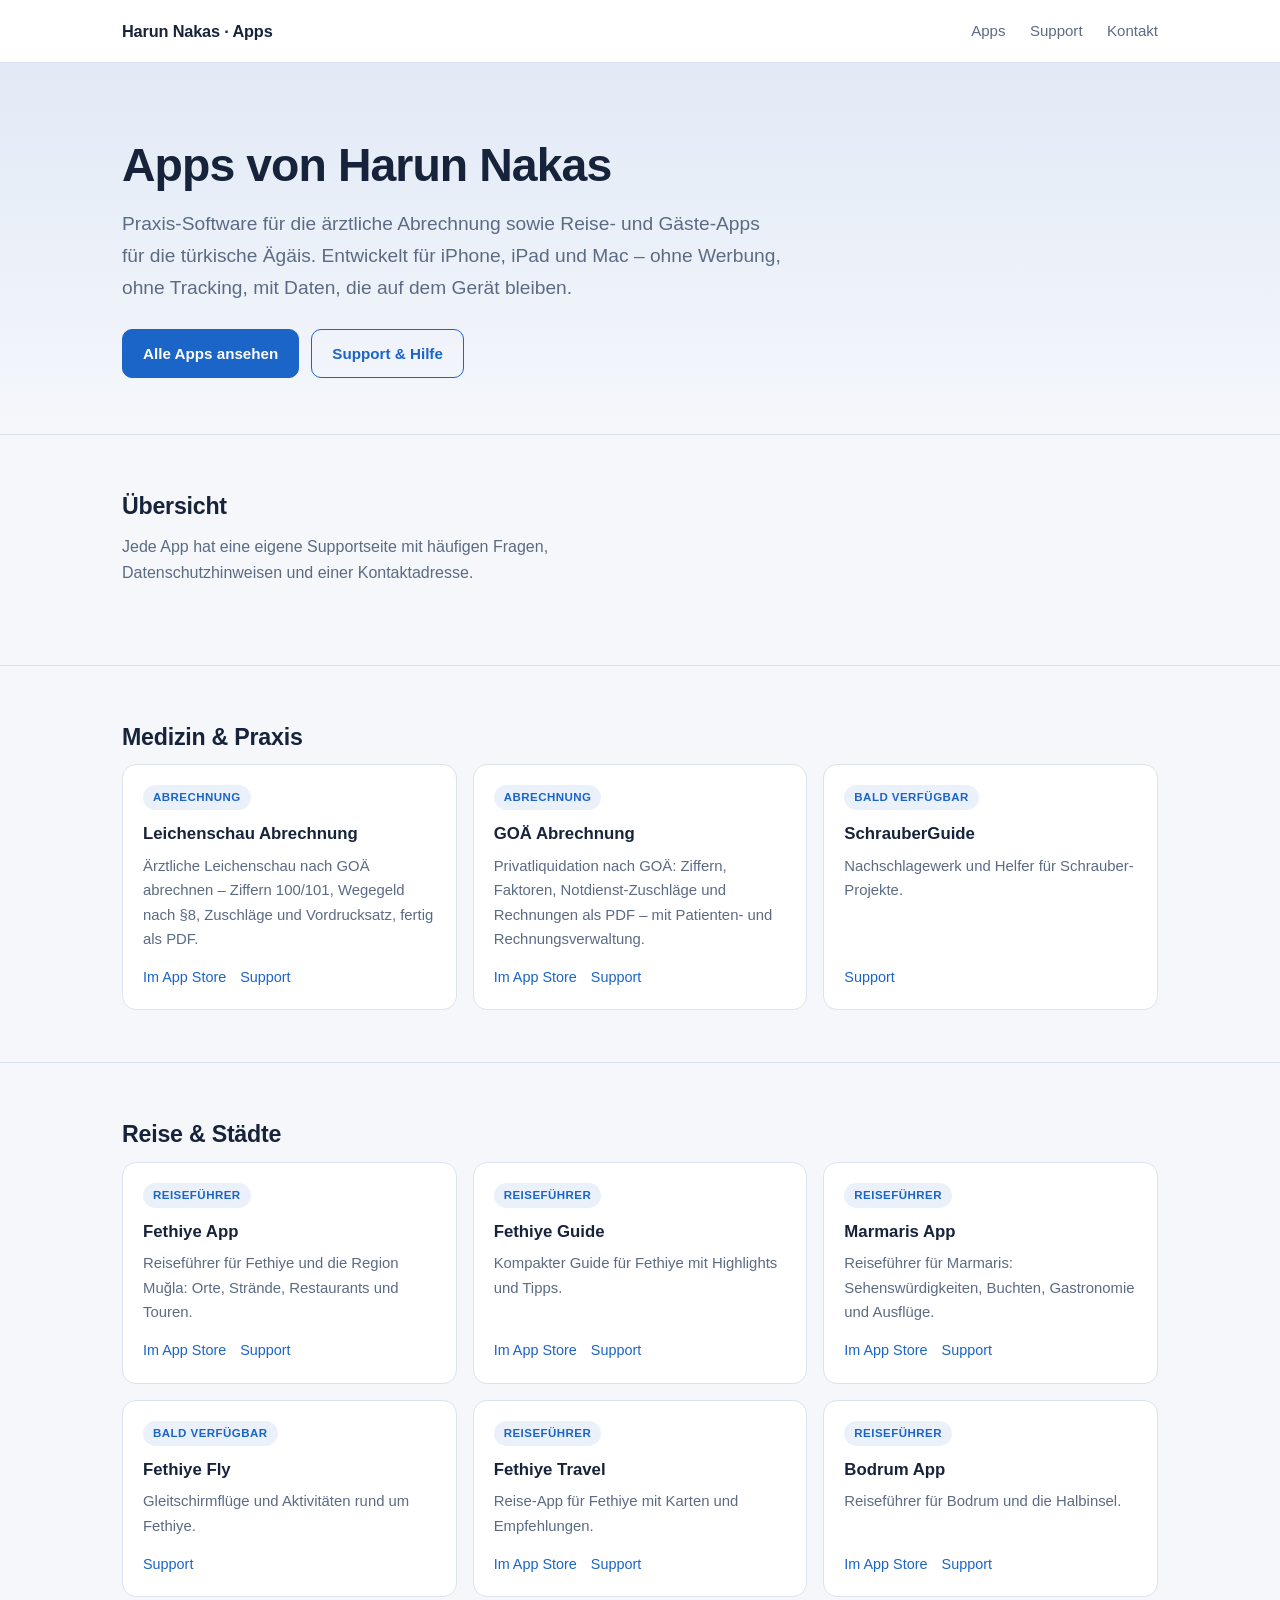
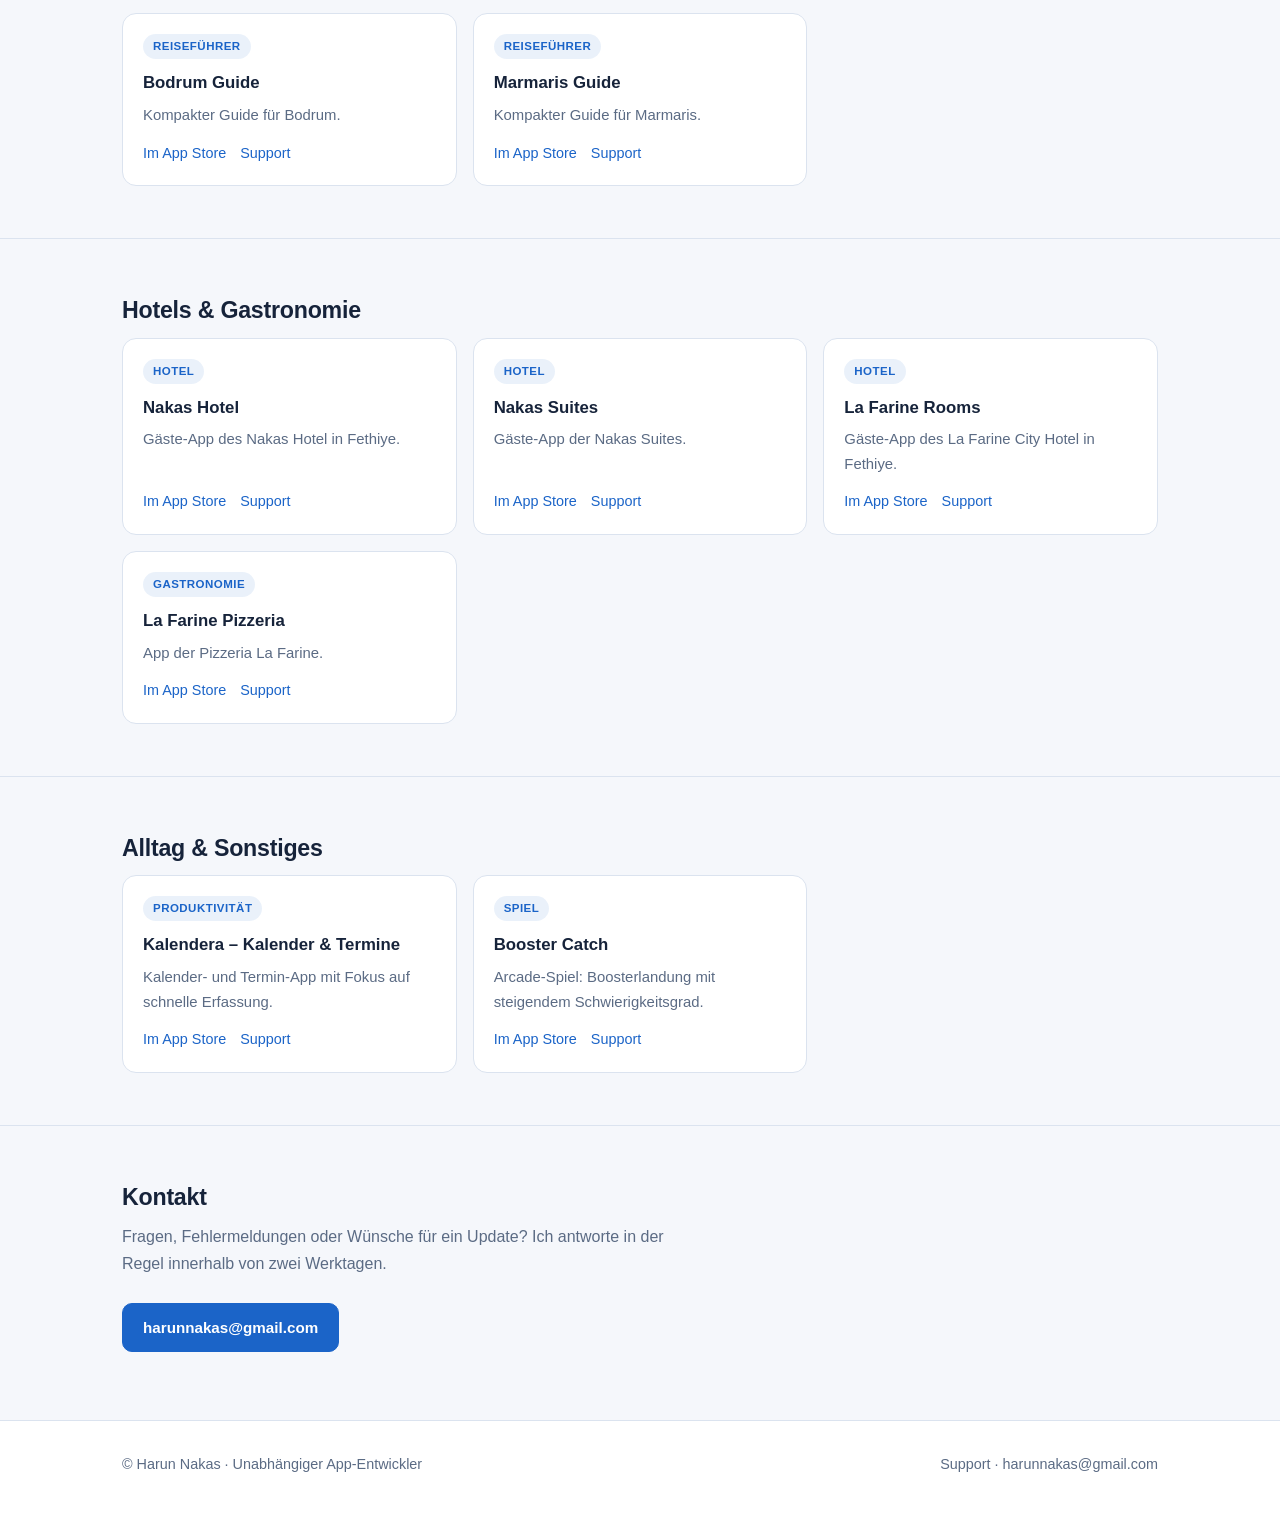
==== index.html @ 812e808e "Landingpage und Support-Seiten für alle Apps Zentrale Website mit Übersicht aller Apps sowie Support" ====
<!doctype html>
<html lang="de">
<head>
<meta charset="utf-8">
<meta name="viewport" content="width=device-width, initial-scale=1">
<title>Harun Nakas – Apps für iPhone, iPad und Mac</title>
<meta name="description" content="Apps von Harun Nakas: ärztliche Abrechnung, Reiseführer und Gäste-Apps für iPhone, iPad und Mac.">
<meta name="color-scheme" content="dark light">
<link rel="stylesheet" href="assets/style.css">
</head>
<body>
<header class="site">
  <div class="wrap">
    <a class="brand" href="">Harun Nakas · Apps</a>
    <nav class="site">
      <a href="#apps">Apps</a>
      <a href="support/">Support</a>
      <a href="mailto:harunnakas@gmail.com">Kontakt</a>
    </nav>
  </div>
</header>
<div class="hero">
  <div class="wrap">
    <h1>Apps von Harun Nakas</h1>
    <p class="lead">Praxis-Software für die ärztliche Abrechnung sowie Reise- und
    Gäste-Apps für die türkische Ägäis. Entwickelt für iPhone, iPad und Mac –
    ohne Werbung, ohne Tracking, mit Daten, die auf dem Gerät bleiben.</p>
    <div class="hero-actions">
      <a class="btn" href="#apps">Alle Apps ansehen</a>
      <a class="btn ghost" href="support/">Support &amp; Hilfe</a>
    </div>
  </div>
</div>

<section id="apps"><div class="wrap">
  <h2>Übersicht</h2>
  <p class="section-sub">Jede App hat eine eigene Supportseite mit häufigen Fragen,
  Datenschutzhinweisen und einer Kontaktadresse.</p>
</div></section>
<section id="medizin"><div class="wrap"><h2>Medizin &amp; Praxis</h2><div class="grid">  <article class="card">
    <span class="badge">Abrechnung</span>
    <h3>Leichenschau Abrechnung</h3>
    <p>Ärztliche Leichenschau nach GOÄ abrechnen – Ziffern 100/101, Wegegeld nach §8, Zuschläge und Vordrucksatz, fertig als PDF.</p>
    <div class="links">
      <a href="https://apps.apple.com/de/app/id6762590878">Im App Store</a>
      <a href="leichenschau/">Support</a>
    </div>
  </article>  <article class="card">
    <span class="badge">Abrechnung</span>
    <h3>GOÄ Abrechnung</h3>
    <p>Privatliquidation nach GOÄ: Ziffern, Faktoren, Notdienst-Zuschläge und Rechnungen als PDF – mit Patienten- und Rechnungsverwaltung.</p>
    <div class="links">
      <a href="https://apps.apple.com/de/app/id6762179870">Im App Store</a>
      <a href="goae/">Support</a>
    </div>
  </article>  <article class="card">
    <span class="badge">Bald verfügbar</span>
    <h3>SchrauberGuide</h3>
    <p>Nachschlagewerk und Helfer für Schrauber-Projekte.</p>
    <div class="links">
      
      <a href="schrauberguide/">Support</a>
    </div>
  </article></div></div></section><section id="reise"><div class="wrap"><h2>Reise &amp; Städte</h2><div class="grid">  <article class="card">
    <span class="badge">Reiseführer</span>
    <h3>Fethiye App</h3>
    <p>Reiseführer für Fethiye und die Region Muğla: Orte, Strände, Restaurants und Touren.</p>
    <div class="links">
      <a href="https://apps.apple.com/de/app/id6763344254">Im App Store</a>
      <a href="fethiye-app/">Support</a>
    </div>
  </article>  <article class="card">
    <span class="badge">Reiseführer</span>
    <h3>Fethiye Guide</h3>
    <p>Kompakter Guide für Fethiye mit Highlights und Tipps.</p>
    <div class="links">
      <a href="https://apps.apple.com/de/app/id6766074524">Im App Store</a>
      <a href="fethiye-guide/">Support</a>
    </div>
  </article>  <article class="card">
    <span class="badge">Reiseführer</span>
    <h3>Marmaris App</h3>
    <p>Reiseführer für Marmaris: Sehenswürdigkeiten, Buchten, Gastronomie und Ausflüge.</p>
    <div class="links">
      <a href="https://apps.apple.com/de/app/id6770888895">Im App Store</a>
      <a href="marmaris-app/">Support</a>
    </div>
  </article>  <article class="card">
    <span class="badge">Bald verfügbar</span>
    <h3>Fethiye Fly</h3>
    <p>Gleitschirmflüge und Aktivitäten rund um Fethiye.</p>
    <div class="links">
      
      <a href="fethiye-fly/">Support</a>
    </div>
  </article>  <article class="card">
    <span class="badge">Reiseführer</span>
    <h3>Fethiye Travel</h3>
    <p>Reise-App für Fethiye mit Karten und Empfehlungen.</p>
    <div class="links">
      <a href="https://apps.apple.com/de/app/id6778738153">Im App Store</a>
      <a href="https://fethiye-app.com/support/">Support</a>
    </div>
  </article>  <article class="card">
    <span class="badge">Reiseführer</span>
    <h3>Bodrum App</h3>
    <p>Reiseführer für Bodrum und die Halbinsel.</p>
    <div class="links">
      <a href="https://apps.apple.com/de/app/id6770546050">Im App Store</a>
      <a href="https://tayyare79.github.io/bodrum-app-website/">Support</a>
    </div>
  </article>  <article class="card">
    <span class="badge">Reiseführer</span>
    <h3>Bodrum Guide</h3>
    <p>Kompakter Guide für Bodrum.</p>
    <div class="links">
      <a href="https://apps.apple.com/de/app/id6778738113">Im App Store</a>
      <a href="https://fethiye-app.com/support/">Support</a>
    </div>
  </article>  <article class="card">
    <span class="badge">Reiseführer</span>
    <h3>Marmaris Guide</h3>
    <p>Kompakter Guide für Marmaris.</p>
    <div class="links">
      <a href="https://apps.apple.com/de/app/id6778738179">Im App Store</a>
      <a href="https://fethiye-app.com/support/">Support</a>
    </div>
  </article></div></div></section><section id="hotels"><div class="wrap"><h2>Hotels &amp; Gastronomie</h2><div class="grid">  <article class="card">
    <span class="badge">Hotel</span>
    <h3>Nakas Hotel</h3>
    <p>Gäste-App des Nakas Hotel in Fethiye.</p>
    <div class="links">
      <a href="https://apps.apple.com/de/app/id6786472360">Im App Store</a>
      <a href="https://nakashotel.com">Support</a>
    </div>
  </article>  <article class="card">
    <span class="badge">Hotel</span>
    <h3>Nakas Suites</h3>
    <p>Gäste-App der Nakas Suites.</p>
    <div class="links">
      <a href="https://apps.apple.com/de/app/id6786721393">Im App Store</a>
      <a href="https://tayyare79.github.io/nakas-suites/">Support</a>
    </div>
  </article>  <article class="card">
    <span class="badge">Hotel</span>
    <h3>La Farine Rooms</h3>
    <p>Gäste-App des La Farine City Hotel in Fethiye.</p>
    <div class="links">
      <a href="https://apps.apple.com/de/app/id6786478743">Im App Store</a>
      <a href="https://www.lafarinerooms.com">Support</a>
    </div>
  </article>  <article class="card">
    <span class="badge">Gastronomie</span>
    <h3>La Farine Pizzeria</h3>
    <p>App der Pizzeria La Farine.</p>
    <div class="links">
      <a href="https://apps.apple.com/de/app/id6771307009">Im App Store</a>
      <a href="https://www.instagram.com/lafarine.pizzeria">Support</a>
    </div>
  </article></div></div></section><section id="alltag"><div class="wrap"><h2>Alltag &amp; Sonstiges</h2><div class="grid">  <article class="card">
    <span class="badge">Produktivität</span>
    <h3>Kalendera – Kalender &amp; Termine</h3>
    <p>Kalender- und Termin-App mit Fokus auf schnelle Erfassung.</p>
    <div class="links">
      <a href="https://apps.apple.com/de/app/id6774502037">Im App Store</a>
      <a href="https://tayyare79.github.io/kalendera-support/">Support</a>
    </div>
  </article>  <article class="card">
    <span class="badge">Spiel</span>
    <h3>Booster Catch</h3>
    <p>Arcade-Spiel: Boosterlandung mit steigendem Schwierigkeitsgrad.</p>
    <div class="links">
      <a href="https://apps.apple.com/de/app/id6789857812">Im App Store</a>
      <a href="https://tayyare79.github.io/starship-catch-support/">Support</a>
    </div>
  </article></div></div></section>

<section id="kontakt"><div class="wrap">
  <h2>Kontakt</h2>
  <p class="section-sub">Fragen, Fehlermeldungen oder Wünsche für ein Update?
  Ich antworte in der Regel innerhalb von zwei Werktagen.</p>
  <p><a class="btn" href="mailto:harunnakas@gmail.com">harunnakas@gmail.com</a></p>
</div></section>
<footer class="site">
  <div class="wrap foot-row">
    <div>© Harun Nakas · Unabhängiger App-Entwickler</div>
    <div>
      <a href="support/">Support</a> ·
      <a href="mailto:harunnakas@gmail.com">harunnakas@gmail.com</a>
    </div>
  </div>
</footer>
</body>
</html>
---- assets/style.css ----
:root {
  --bg: #0d1626;
  --bg-elev: #16233a;
  --bg-card: #1a2b45;
  --border: #26405f;
  --text: #eef3fa;
  --text-dim: #9db0ca;
  --accent: #4a90f0;
  --accent-soft: rgba(74, 144, 240, 0.14);
  --radius: 14px;
  --maxw: 1080px;
}

@media (prefers-color-scheme: light) {
  :root {
    --bg: #f5f7fb;
    --bg-elev: #ffffff;
    --bg-card: #ffffff;
    --border: #dbe3ef;
    --text: #16233a;
    --text-dim: #5b6b84;
    --accent: #1b64c8;
    --accent-soft: rgba(27, 100, 200, 0.09);
  }
}

* { box-sizing: border-box; }

html { scroll-behavior: smooth; }

body {
  margin: 0;
  background: var(--bg);
  color: var(--text);
  font-family: -apple-system, BlinkMacSystemFont, "SF Pro Text", "Segoe UI", Roboto, Helvetica, Arial, sans-serif;
  line-height: 1.65;
  -webkit-font-smoothing: antialiased;
}

a { color: var(--accent); text-decoration: none; }
a:hover { text-decoration: underline; }

.wrap { max-width: var(--maxw); margin: 0 auto; padding: 0 22px; }

/* ---------- Header ---------- */
header.site {
  border-bottom: 1px solid var(--border);
  background: var(--bg-elev);
  position: sticky;
  top: 0;
  z-index: 10;
}
header.site .wrap {
  display: flex;
  align-items: center;
  justify-content: space-between;
  gap: 16px;
  min-height: 62px;
  flex-wrap: wrap;
}
.brand {
  font-weight: 700;
  font-size: 1.02rem;
  color: var(--text);
  letter-spacing: -0.01em;
}
.brand:hover { text-decoration: none; }
nav.site a {
  margin-left: 20px;
  font-size: 0.94rem;
  color: var(--text-dim);
}
nav.site a:hover { color: var(--accent); text-decoration: none; }

/* ---------- Hero ---------- */
.hero {
  padding: 76px 0 56px;
  border-bottom: 1px solid var(--border);
  background: linear-gradient(180deg, var(--accent-soft), transparent);
}
.hero h1 {
  font-size: clamp(1.9rem, 5vw, 2.9rem);
  line-height: 1.15;
  margin: 0 0 16px;
  letter-spacing: -0.02em;
}
.hero p.lead {
  font-size: clamp(1.02rem, 2.2vw, 1.2rem);
  color: var(--text-dim);
  max-width: 62ch;
  margin: 0 0 26px;
}
.hero-actions { display: flex; gap: 12px; flex-wrap: wrap; }

.btn {
  display: inline-block;
  padding: 11px 20px;
  border-radius: 10px;
  font-weight: 600;
  font-size: 0.95rem;
  border: 1px solid var(--accent);
  background: var(--accent);
  color: #fff;
}
.btn:hover { text-decoration: none; opacity: 0.9; }
.btn.ghost { background: transparent; color: var(--accent); }

/* ---------- Sections ---------- */
section { padding: 52px 0; }
section + section { border-top: 1px solid var(--border); }
h2 {
  font-size: 1.45rem;
  margin: 0 0 8px;
  letter-spacing: -0.01em;
}
h3 { font-size: 1.08rem; margin: 26px 0 6px; }
.section-sub { color: var(--text-dim); margin: 0 0 26px; max-width: 62ch; }

/* ---------- App grid ---------- */
.grid {
  display: grid;
  grid-template-columns: repeat(auto-fill, minmax(270px, 1fr));
  gap: 16px;
}
.card {
  background: var(--bg-card);
  border: 1px solid var(--border);
  border-radius: var(--radius);
  padding: 20px;
  display: flex;
  flex-direction: column;
}
.card h3 { margin: 0 0 6px; font-size: 1.05rem; }
.card p { margin: 0 0 14px; color: var(--text-dim); font-size: 0.93rem; flex: 1; }
.card .links { display: flex; gap: 14px; font-size: 0.9rem; flex-wrap: wrap; }
.badge {
  display: inline-block;
  font-size: 0.72rem;
  font-weight: 600;
  letter-spacing: 0.04em;
  text-transform: uppercase;
  color: var(--accent);
  background: var(--accent-soft);
  border-radius: 999px;
  padding: 3px 10px;
  margin-bottom: 10px;
  align-self: flex-start;
}

/* ---------- Content pages ---------- */
.page { padding: 48px 0 20px; }
.page h1 {
  font-size: clamp(1.6rem, 4vw, 2.2rem);
  margin: 0 0 10px;
  letter-spacing: -0.02em;
}
.page .kicker {
  color: var(--accent);
  font-weight: 600;
  font-size: 0.86rem;
  text-transform: uppercase;
  letter-spacing: 0.06em;
  margin: 0 0 8px;
}
.prose { max-width: 74ch; }
.prose p, .prose li { color: var(--text-dim); }
.prose strong { color: var(--text); }
.prose ul { padding-left: 20px; }
.prose li { margin-bottom: 6px; }

.panel {
  background: var(--bg-card);
  border: 1px solid var(--border);
  border-radius: var(--radius);
  padding: 20px 22px;
  margin: 22px 0;
}
.panel h3:first-child { margin-top: 0; }

details {
  border-bottom: 1px solid var(--border);
  padding: 14px 0;
}
details summary {
  cursor: pointer;
  font-weight: 600;
  color: var(--text);
  list-style: none;
}
details summary::-webkit-details-marker { display: none; }
details summary::before { content: "+ "; color: var(--accent); font-weight: 700; }
details[open] summary::before { content: "– "; }
details p { margin: 10px 0 0; }

table.meta { border-collapse: collapse; width: 100%; font-size: 0.93rem; }
table.meta td { padding: 7px 0; border-bottom: 1px solid var(--border); vertical-align: top; }
table.meta td:first-child { color: var(--text-dim); width: 42%; padding-right: 16px; }

/* ---------- Footer ---------- */
footer.site {
  border-top: 1px solid var(--border);
  padding: 32px 0 44px;
  color: var(--text-dim);
  font-size: 0.9rem;
  background: var(--bg-elev);
}
footer.site .foot-row {
  display: flex;
  justify-content: space-between;
  gap: 16px;
  flex-wrap: wrap;
}
footer.site a { color: var(--text-dim); }
footer.site a:hover { color: var(--accent); }

@media (max-width: 560px) {
  .hero { padding: 52px 0 40px; }
  nav.site a { margin-left: 0; margin-right: 18px; }
  header.site .wrap { padding-top: 10px; padding-bottom: 10px; }
}
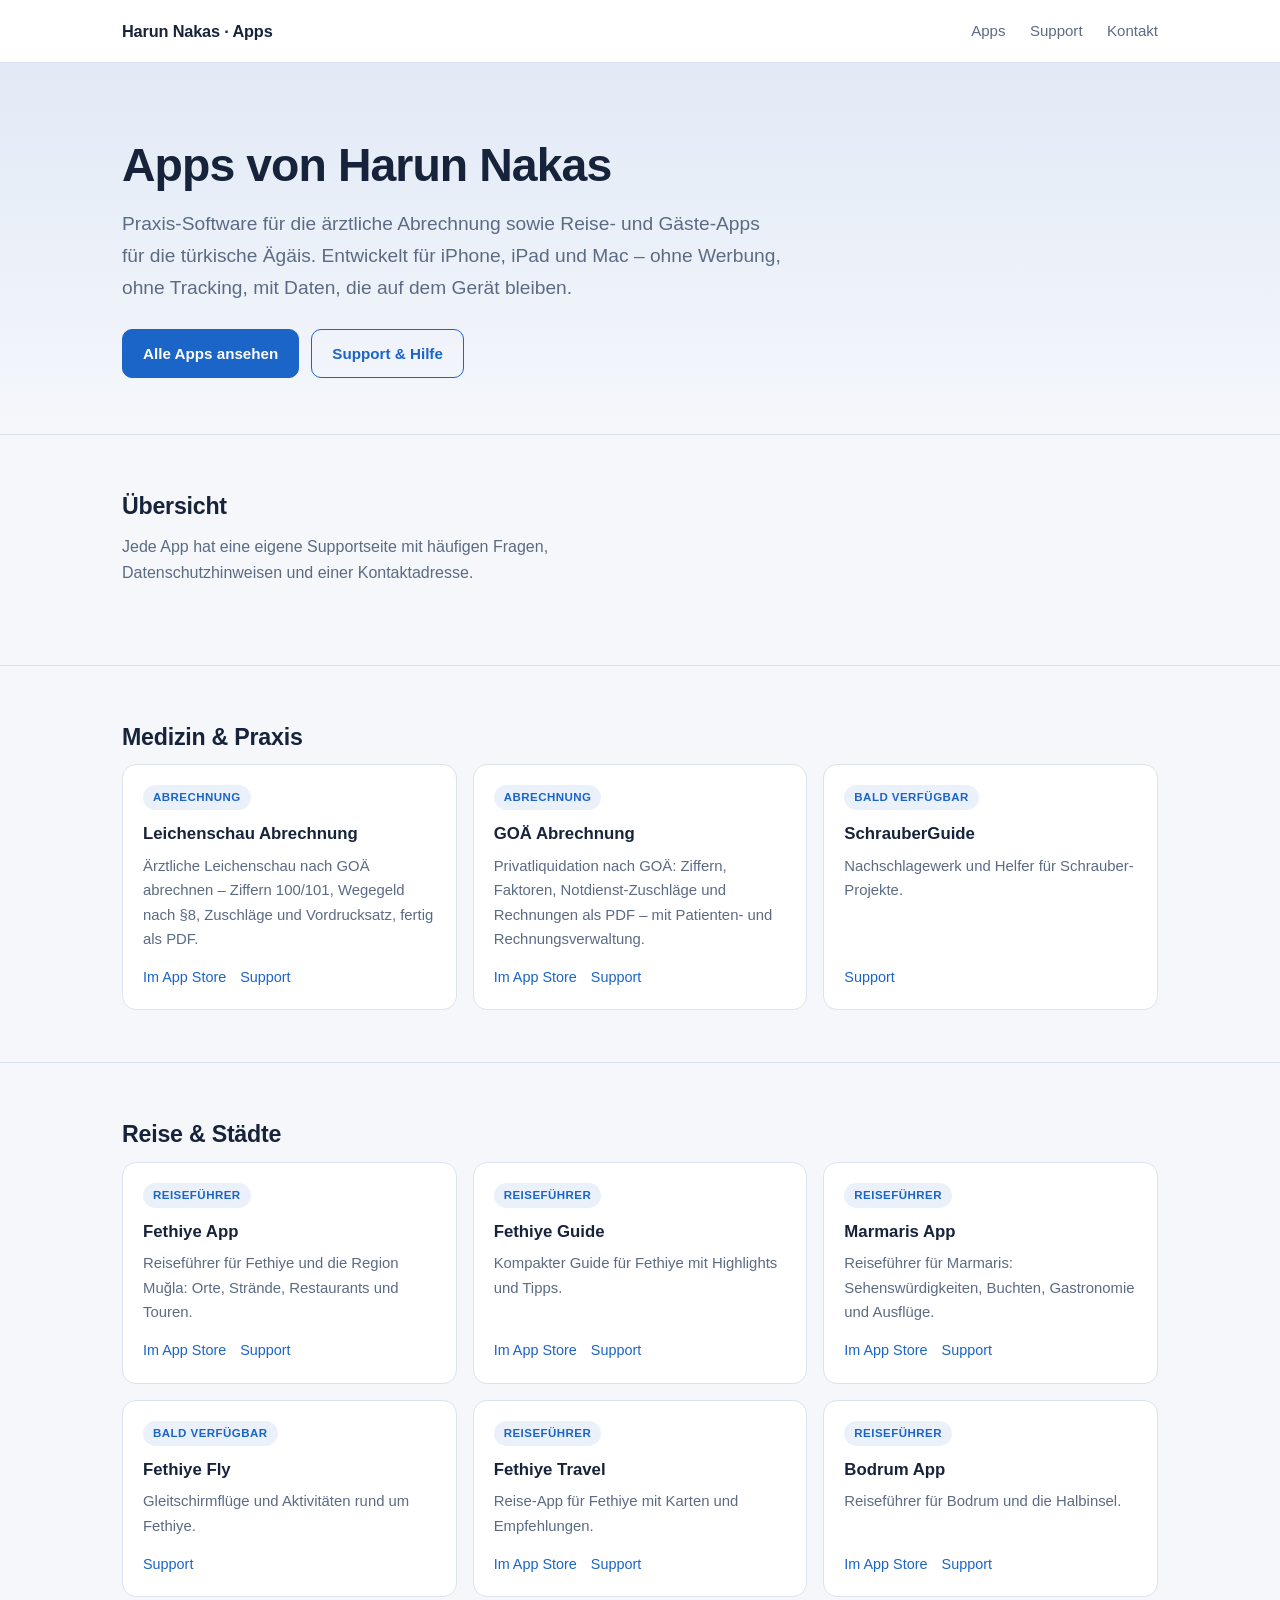
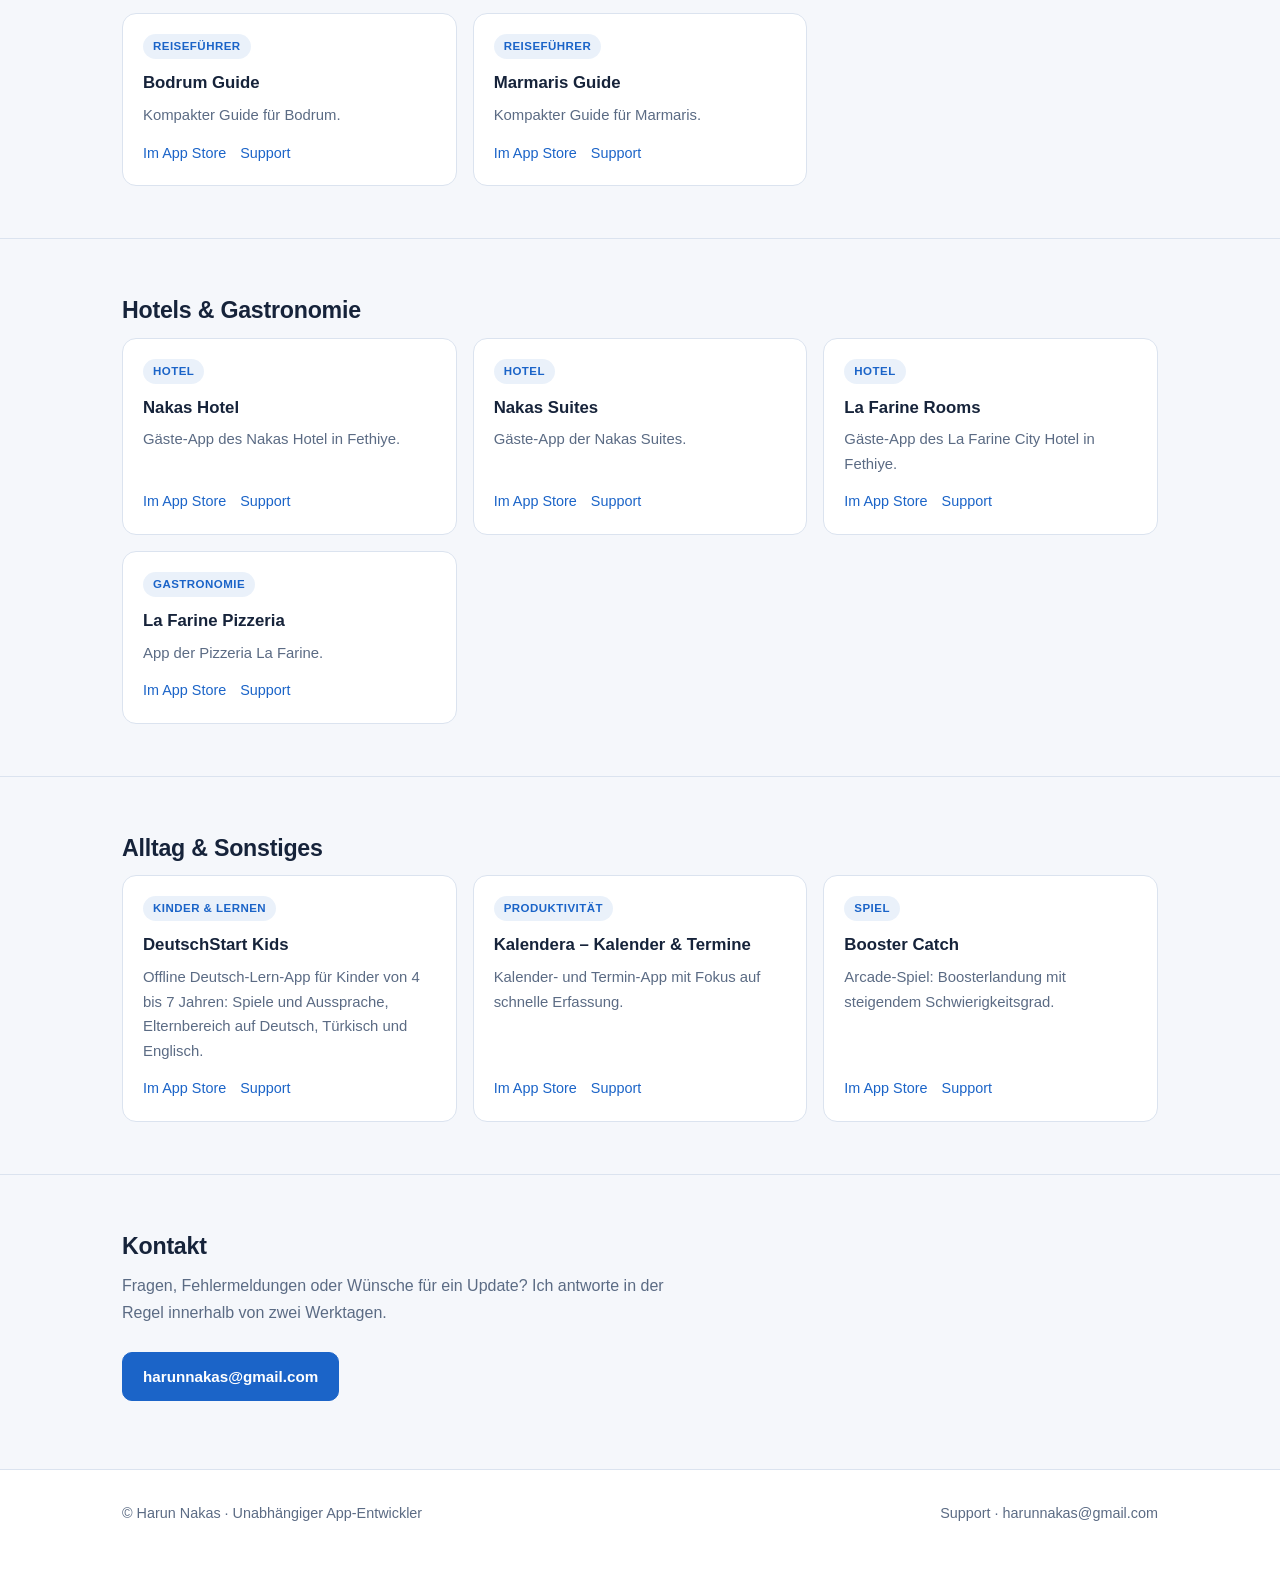
==== commit 0234c73a: "Add DeutschStart Kids support & privacy page Co-authored-by: tayyare79 <tayyare79@users.noreply.gith" ====
--- a/index.html
+++ b/index.html
@@ -158,6 +158,14 @@
       <a href="https://www.instagram.com/lafarine.pizzeria">Support</a>
     </div>
   </article></div></div></section><section id="alltag"><div class="wrap"><h2>Alltag &amp; Sonstiges</h2><div class="grid">  <article class="card">
+    <span class="badge">Kinder &amp; Lernen</span>
+    <h3>DeutschStart Kids</h3>
+    <p>Offline Deutsch-Lern-App für Kinder von 4 bis 7 Jahren: Spiele und Aussprache, Elternbereich auf Deutsch, Türkisch und Englisch.</p>
+    <div class="links">
+      <a href="https://apps.apple.com/app/id6811046728">Im App Store</a>
+      <a href="deutschstart-kids/">Support</a>
+    </div>
+  </article>  <article class="card">
     <span class="badge">Produktivität</span>
     <h3>Kalendera – Kalender &amp; Termine</h3>
     <p>Kalender- und Termin-App mit Fokus auf schnelle Erfassung.</p>
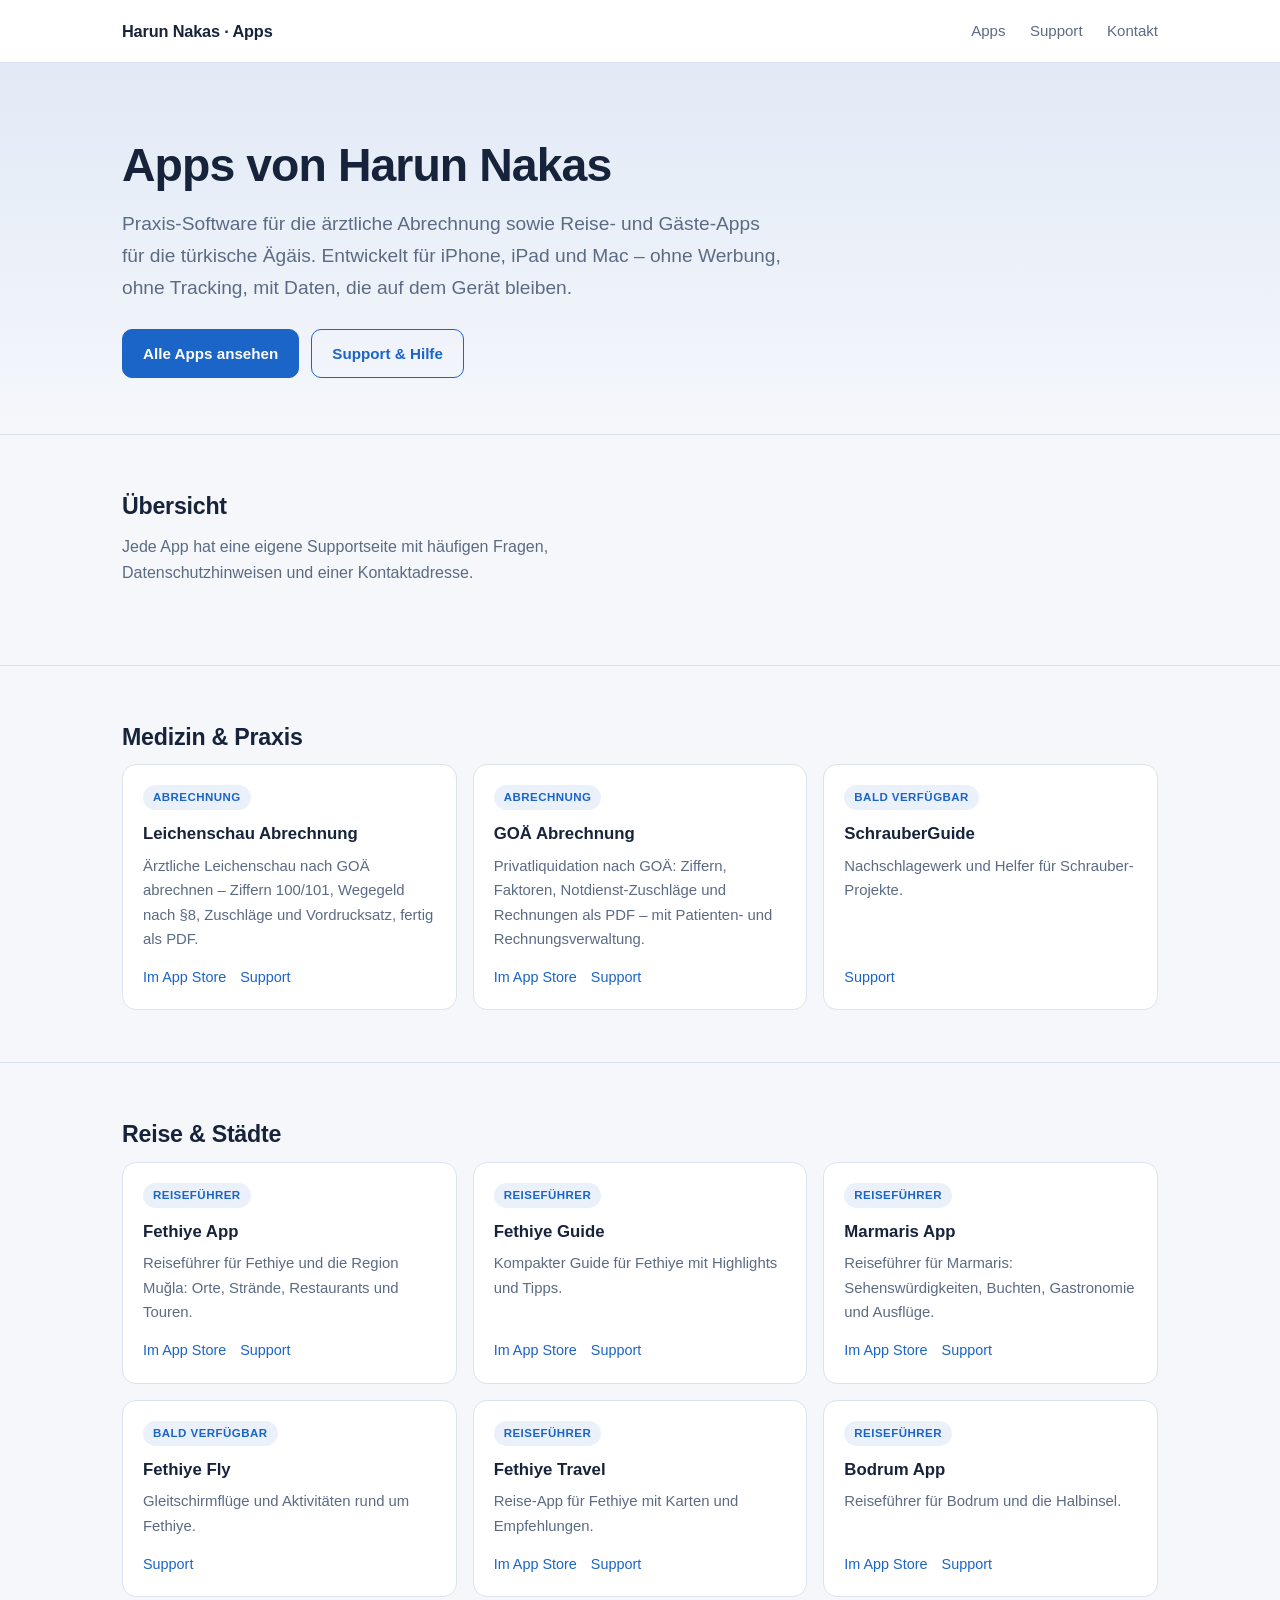
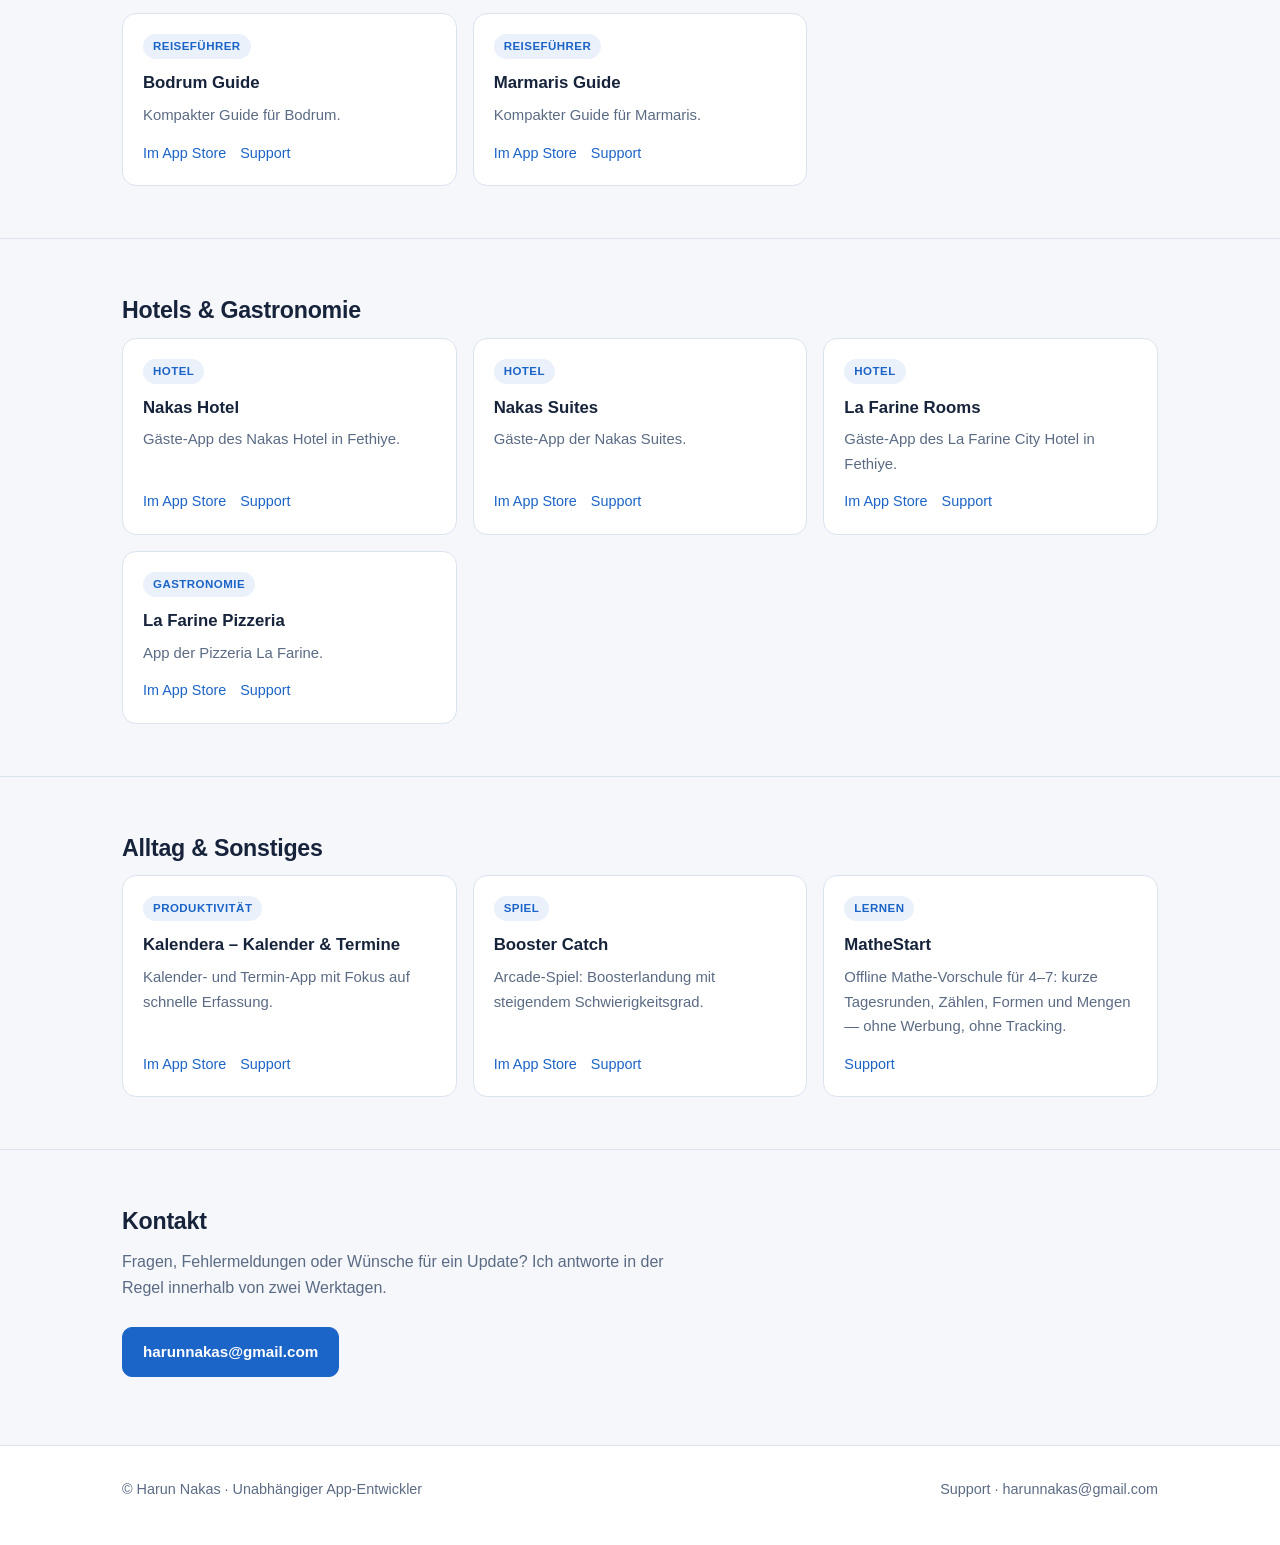
==== commit 7799fe15: "Add MatheStart support and privacy page Offline kids math preschool: local-only data, on-device TTS," ====
--- a/index.html
+++ b/index.html
@@ -158,14 +158,6 @@
       <a href="https://www.instagram.com/lafarine.pizzeria">Support</a>
     </div>
   </article></div></div></section><section id="alltag"><div class="wrap"><h2>Alltag &amp; Sonstiges</h2><div class="grid">  <article class="card">
-    <span class="badge">Kinder &amp; Lernen</span>
-    <h3>DeutschStart Kids</h3>
-    <p>Offline Deutsch-Lern-App für Kinder von 4 bis 7 Jahren: Spiele und Aussprache, Elternbereich auf Deutsch, Türkisch und Englisch.</p>
-    <div class="links">
-      <a href="https://apps.apple.com/app/id6811046728">Im App Store</a>
-      <a href="deutschstart-kids/">Support</a>
-    </div>
-  </article>  <article class="card">
     <span class="badge">Produktivität</span>
     <h3>Kalendera – Kalender &amp; Termine</h3>
     <p>Kalender- und Termin-App mit Fokus auf schnelle Erfassung.</p>
@@ -180,6 +172,14 @@
     <div class="links">
       <a href="https://apps.apple.com/de/app/id6789857812">Im App Store</a>
       <a href="https://tayyare79.github.io/starship-catch-support/">Support</a>
+    </div>
+  </article>  <article class="card">
+    <span class="badge">Lernen</span>
+    <h3>MatheStart</h3>
+    <p>Offline Mathe-Vorschule für 4–7: kurze Tagesrunden, Zählen, Formen und Mengen — ohne Werbung, ohne Tracking.</p>
+    <div class="links">
+      
+      <a href="mathestart/">Support</a>
     </div>
   </article></div></div></section>
 
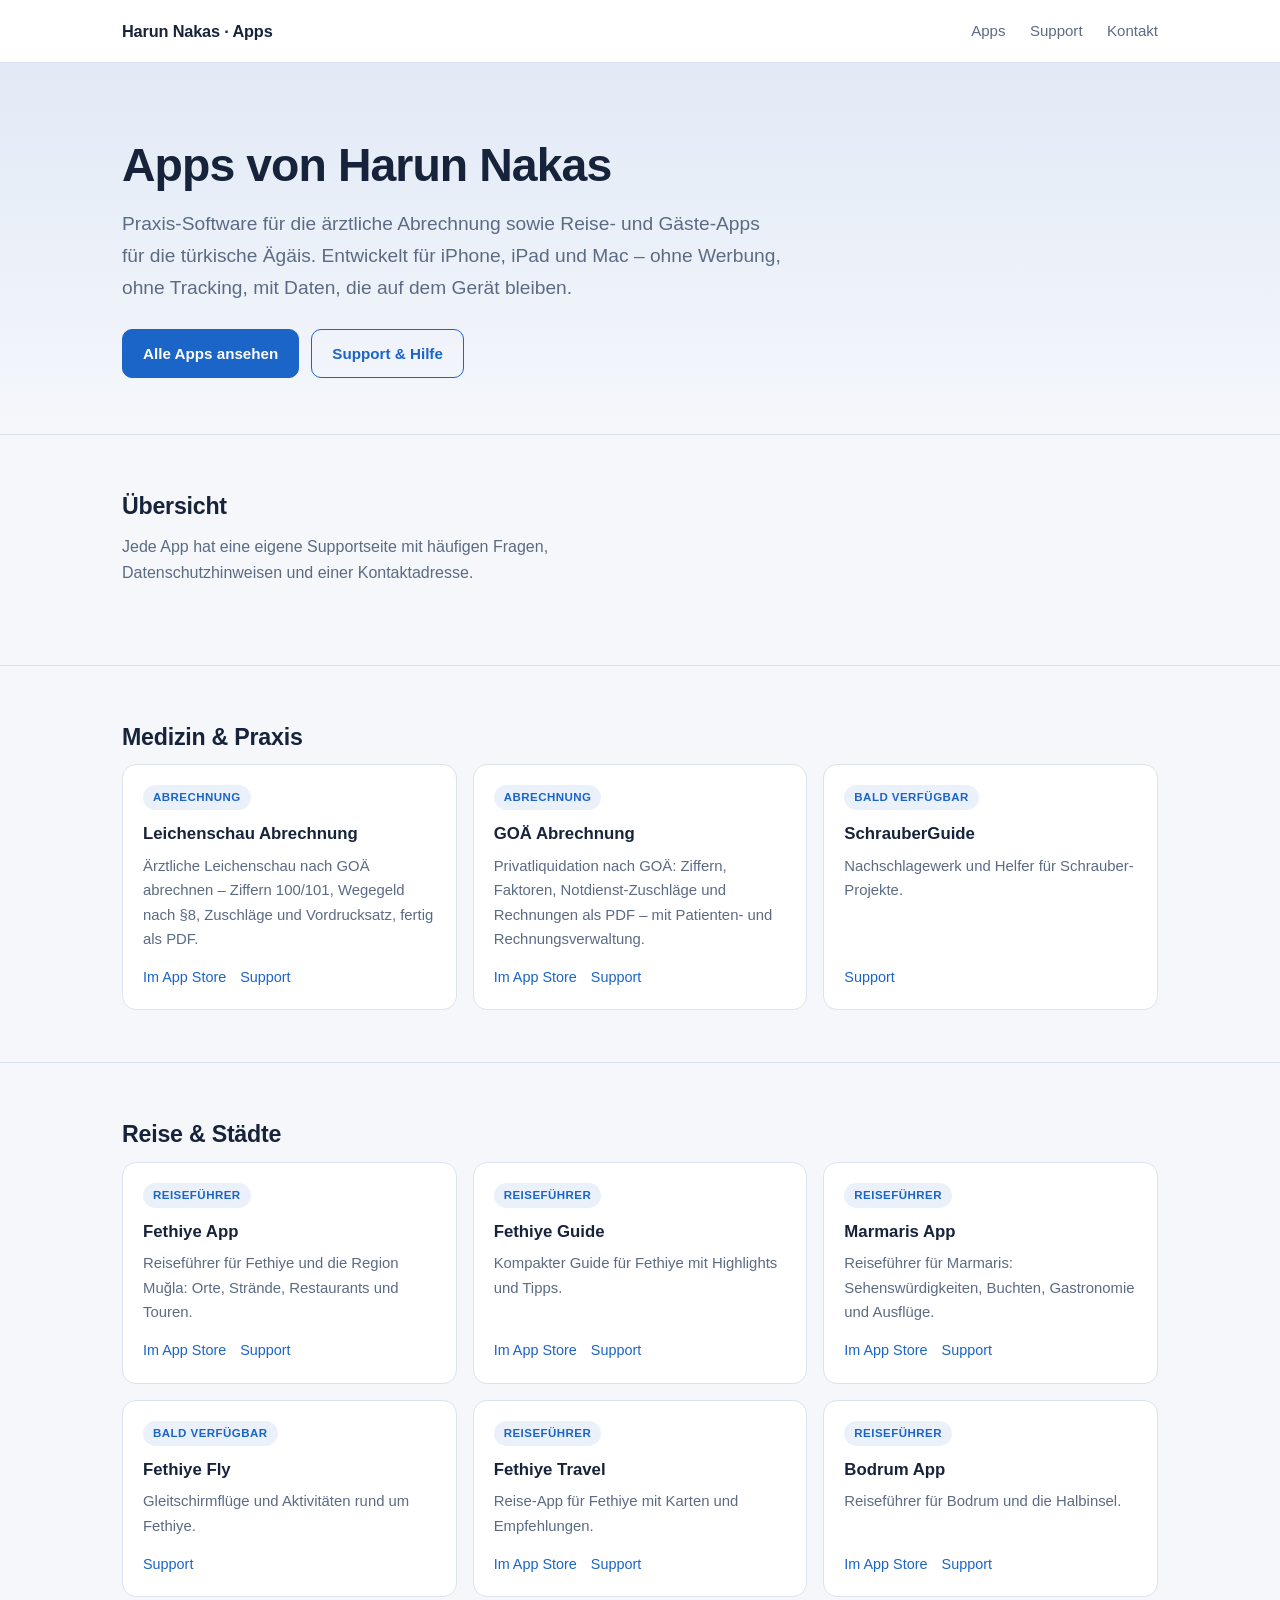
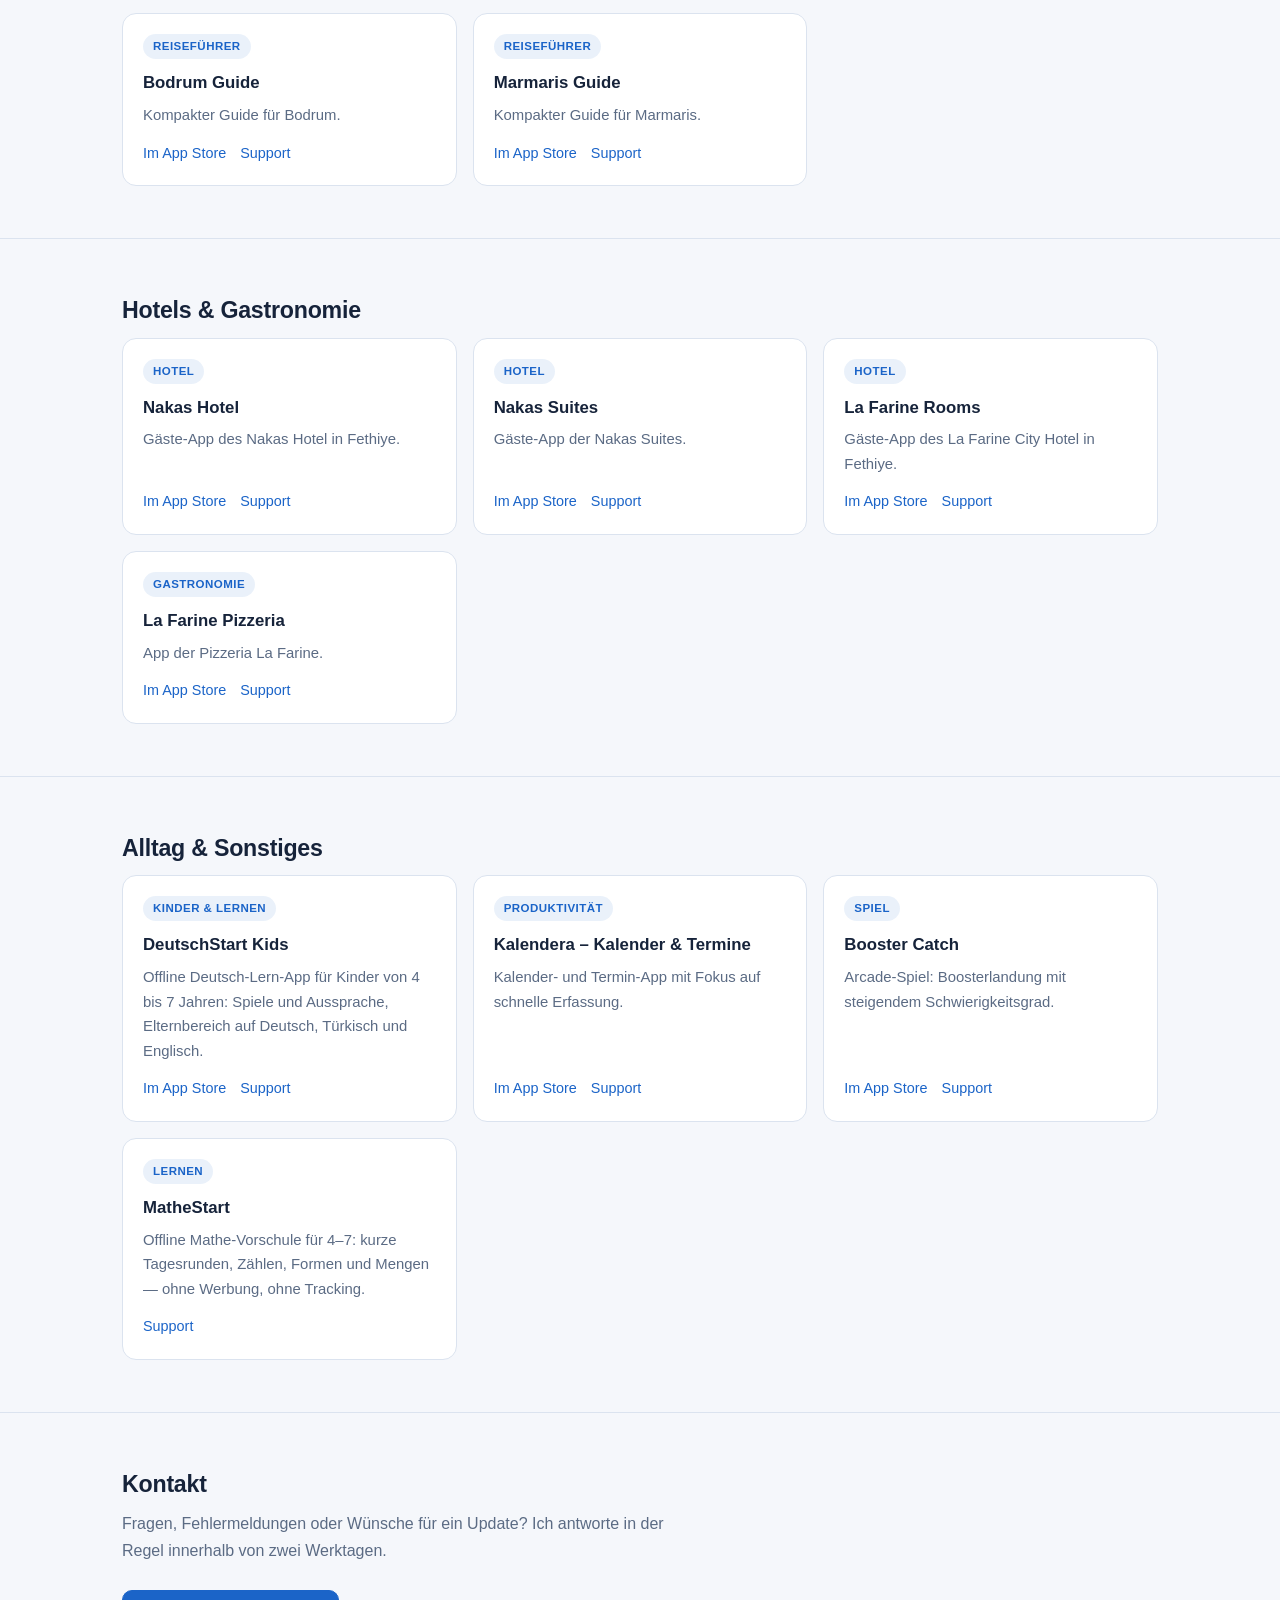
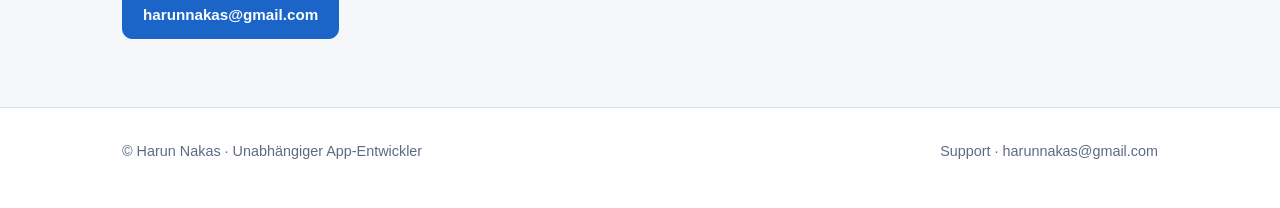
==== commit 1f3f0dd0: "Merge origin/main (MatheStart page) into DeutschStart Kids branch Co-authored-by: tayyare79 <tayyare" ====
--- a/index.html
+++ b/index.html
@@ -158,6 +158,14 @@
       <a href="https://www.instagram.com/lafarine.pizzeria">Support</a>
     </div>
   </article></div></div></section><section id="alltag"><div class="wrap"><h2>Alltag &amp; Sonstiges</h2><div class="grid">  <article class="card">
+    <span class="badge">Kinder &amp; Lernen</span>
+    <h3>DeutschStart Kids</h3>
+    <p>Offline Deutsch-Lern-App für Kinder von 4 bis 7 Jahren: Spiele und Aussprache, Elternbereich auf Deutsch, Türkisch und Englisch.</p>
+    <div class="links">
+      <a href="https://apps.apple.com/app/id6811046728">Im App Store</a>
+      <a href="deutschstart-kids/">Support</a>
+    </div>
+  </article>  <article class="card">
     <span class="badge">Produktivität</span>
     <h3>Kalendera – Kalender &amp; Termine</h3>
     <p>Kalender- und Termin-App mit Fokus auf schnelle Erfassung.</p>
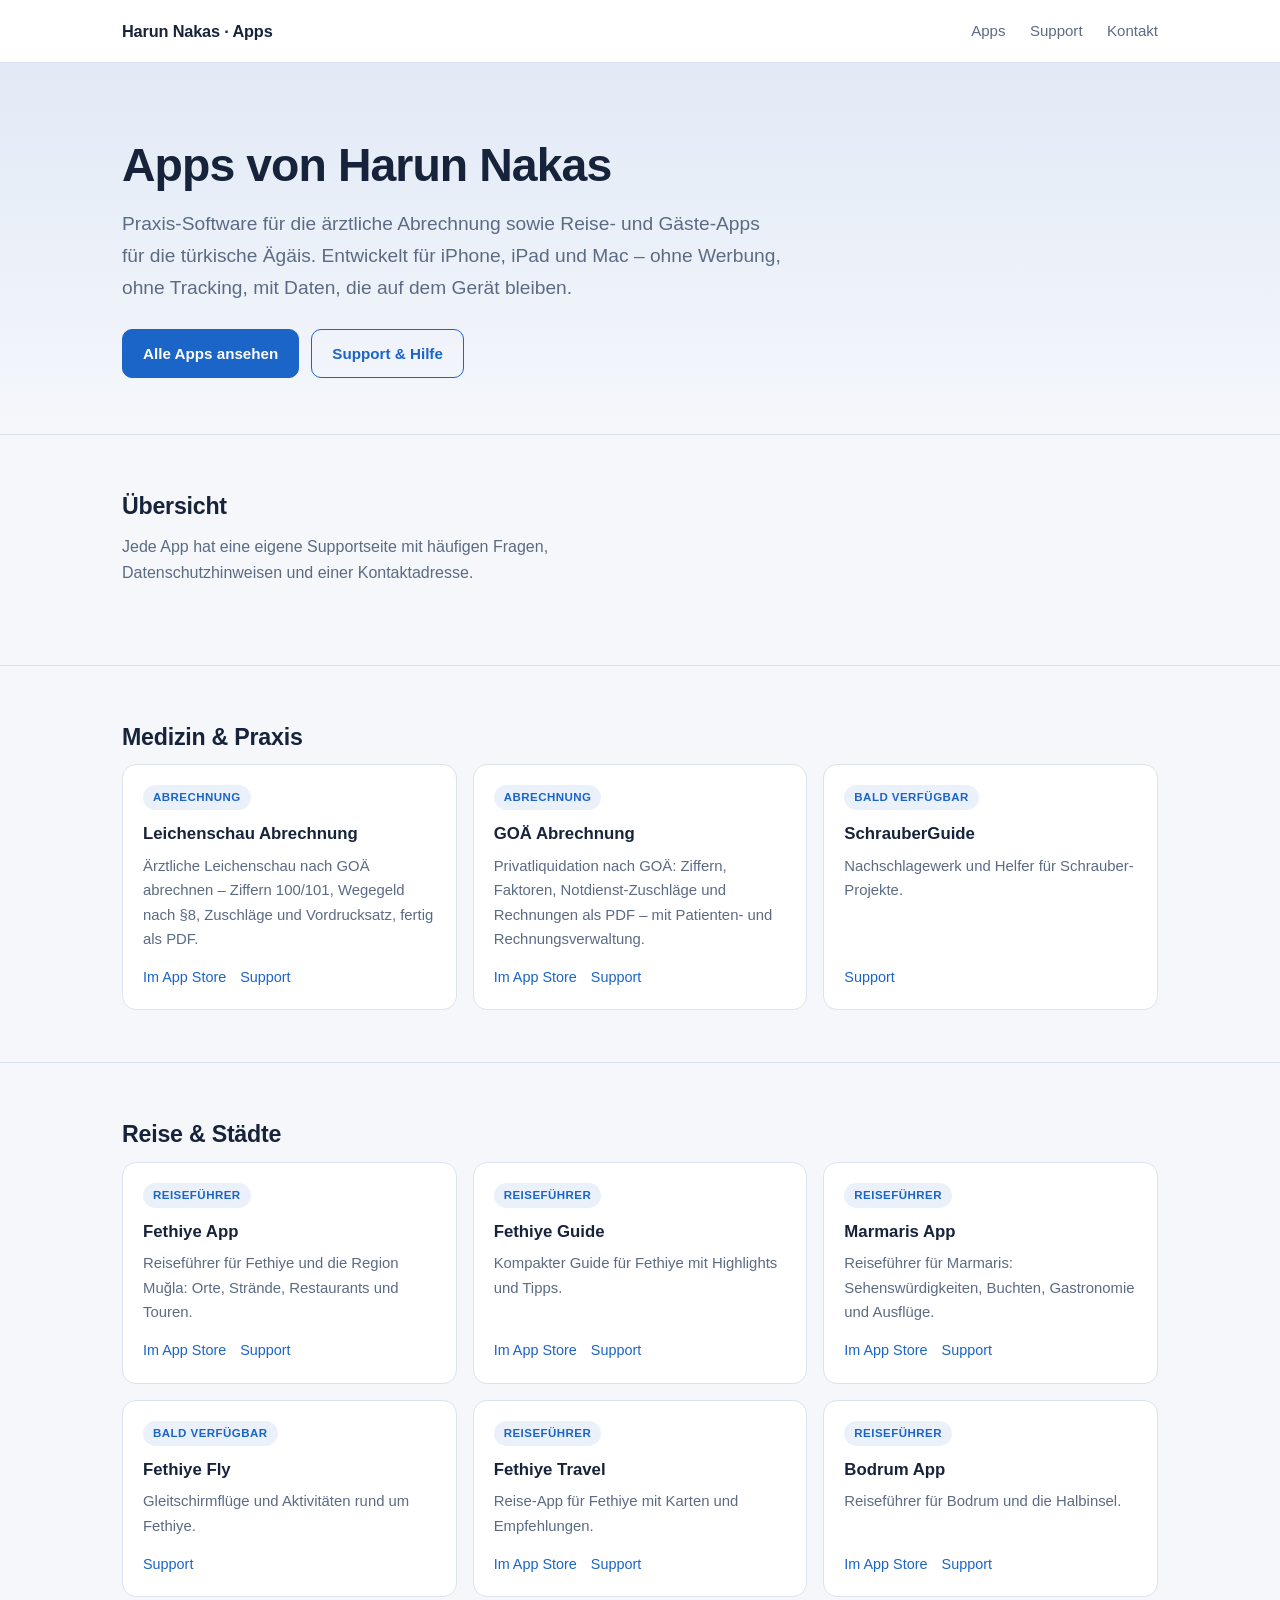
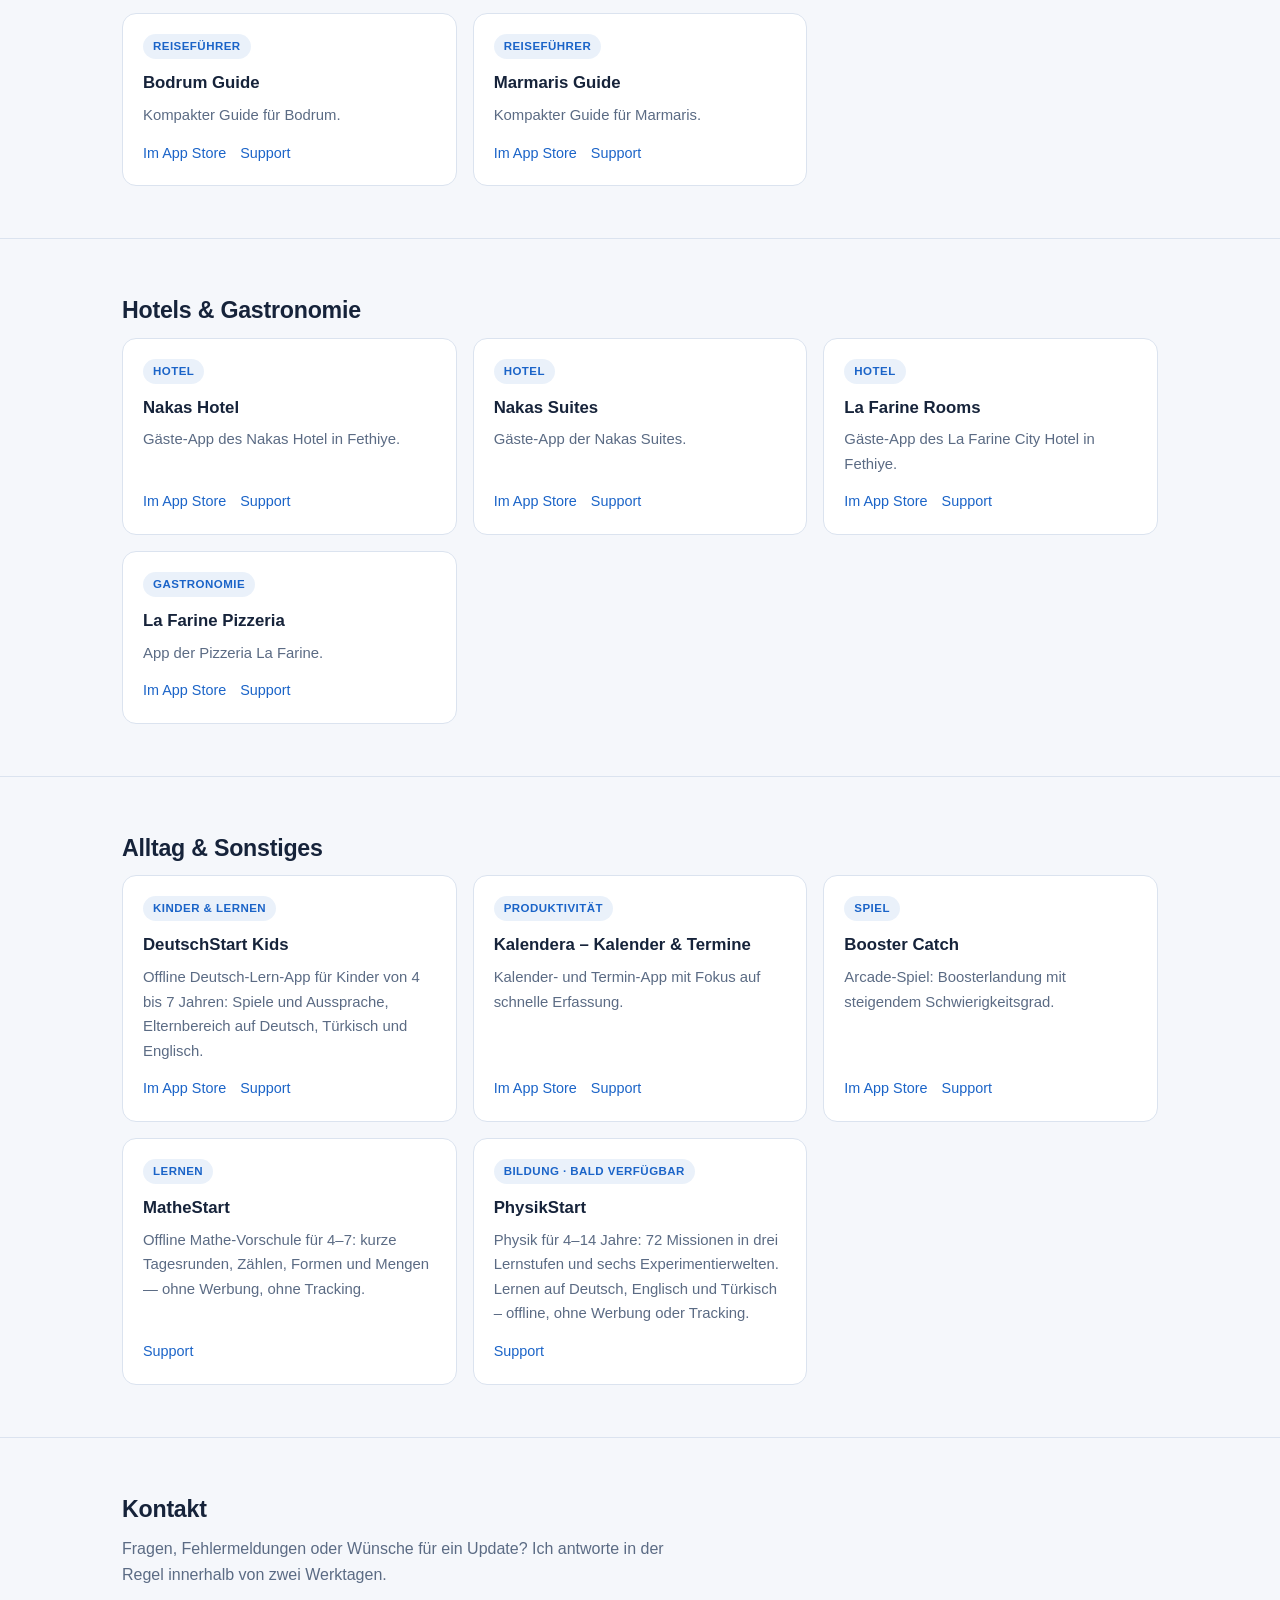
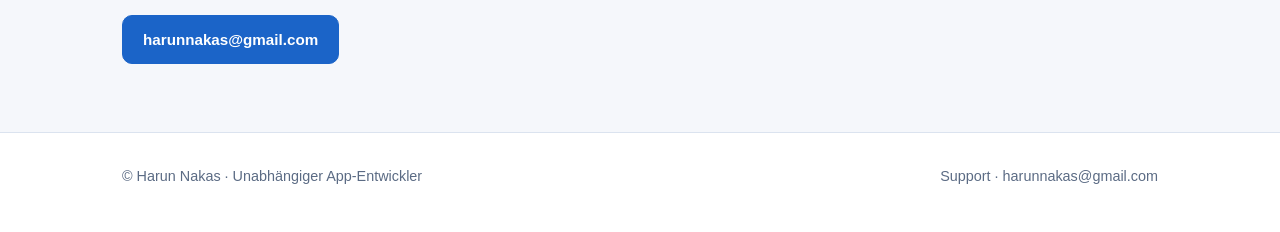
==== commit c08ab5c6: "Add PhysikStart support and privacy page" ====
--- a/index.html
+++ b/index.html
@@ -58,7 +58,7 @@
     <h3>SchrauberGuide</h3>
     <p>Nachschlagewerk und Helfer für Schrauber-Projekte.</p>
     <div class="links">
-      
+
       <a href="schrauberguide/">Support</a>
     </div>
   </article></div></div></section><section id="reise"><div class="wrap"><h2>Reise &amp; Städte</h2><div class="grid">  <article class="card">
@@ -90,7 +90,7 @@
     <h3>Fethiye Fly</h3>
     <p>Gleitschirmflüge und Aktivitäten rund um Fethiye.</p>
     <div class="links">
-      
+
       <a href="fethiye-fly/">Support</a>
     </div>
   </article>  <article class="card">
@@ -186,8 +186,16 @@
     <h3>MatheStart</h3>
     <p>Offline Mathe-Vorschule für 4–7: kurze Tagesrunden, Zählen, Formen und Mengen — ohne Werbung, ohne Tracking.</p>
     <div class="links">
-      
+
       <a href="mathestart/">Support</a>
+    </div>
+  </article>  <article class="card">
+    <span class="badge">Bildung · bald verfügbar</span>
+    <h3>PhysikStart</h3>
+    <p>Physik für 4–14 Jahre: 72 Missionen in drei Lernstufen und sechs Experimentierwelten. Lernen auf Deutsch, Englisch und Türkisch – offline, ohne Werbung oder Tracking.</p>
+    <div class="links">
+
+      <a href="physikstart/">Support</a>
     </div>
   </article></div></div></section>
 
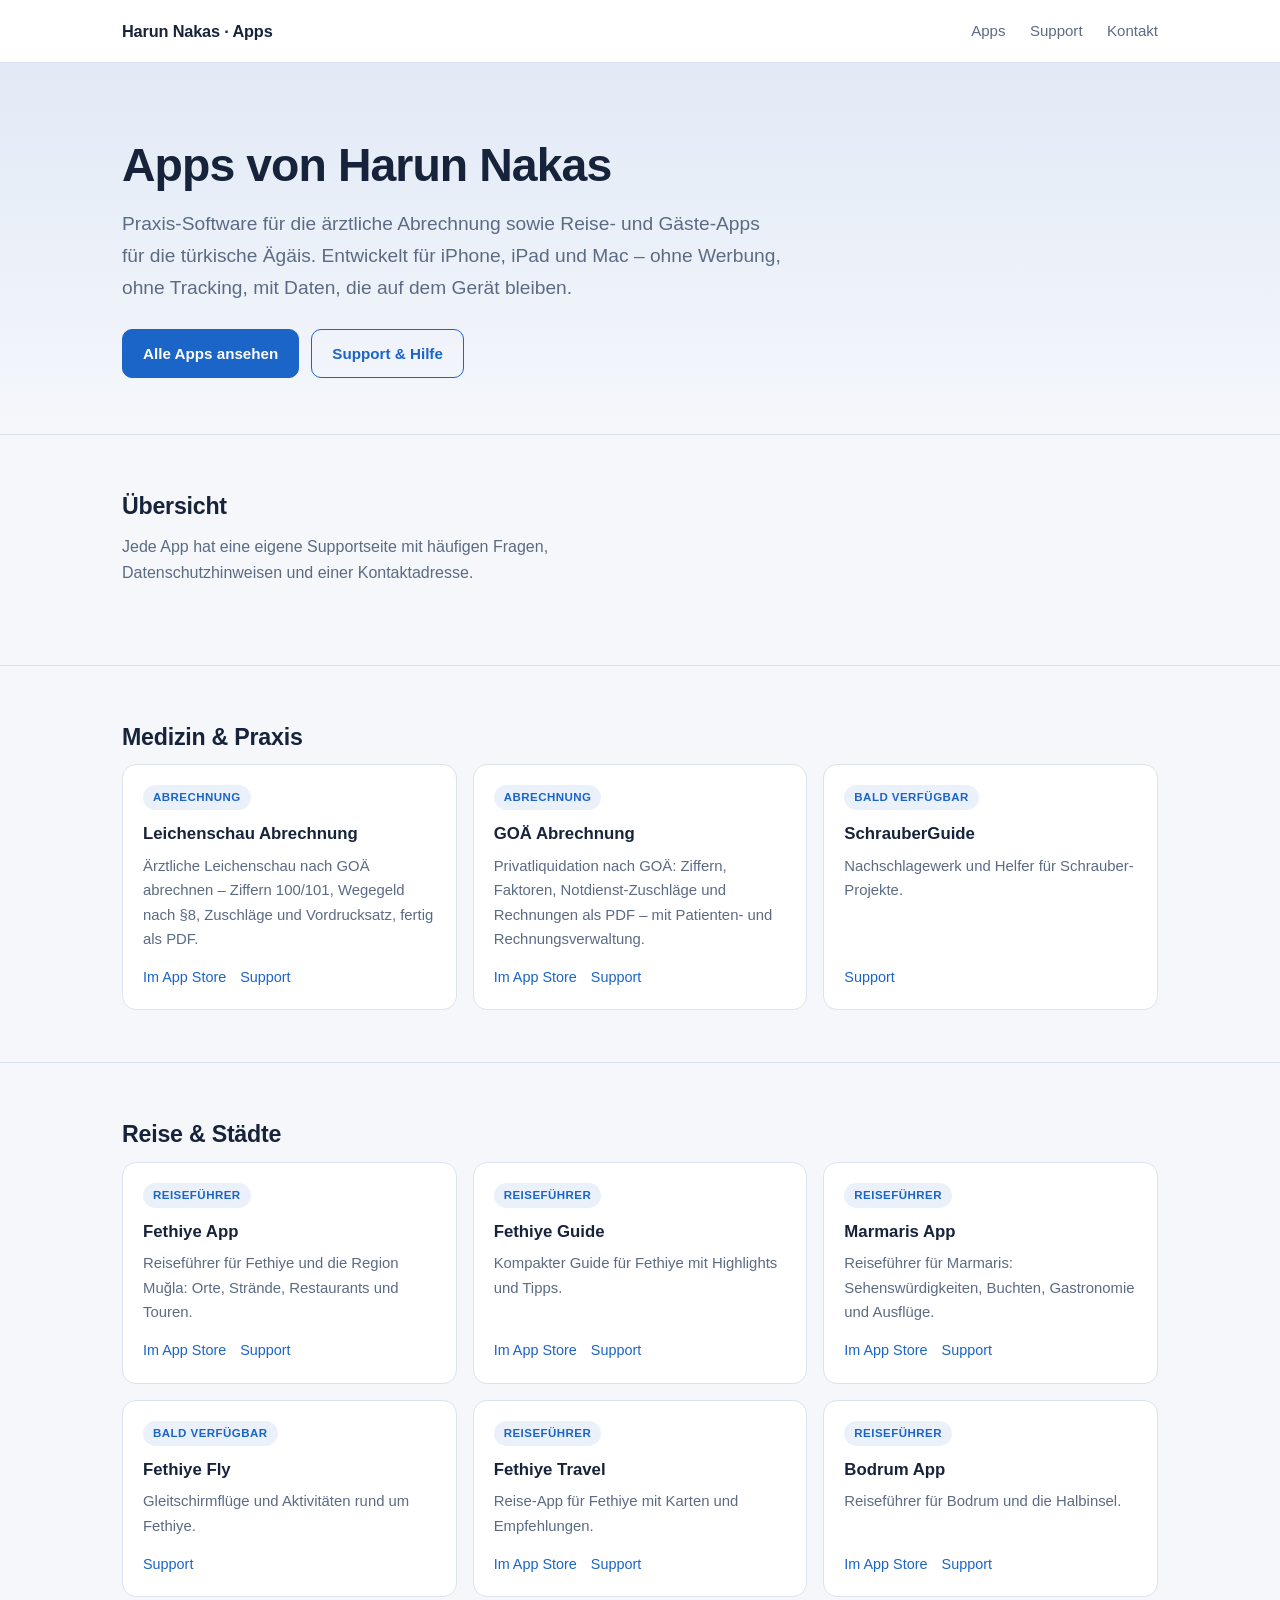
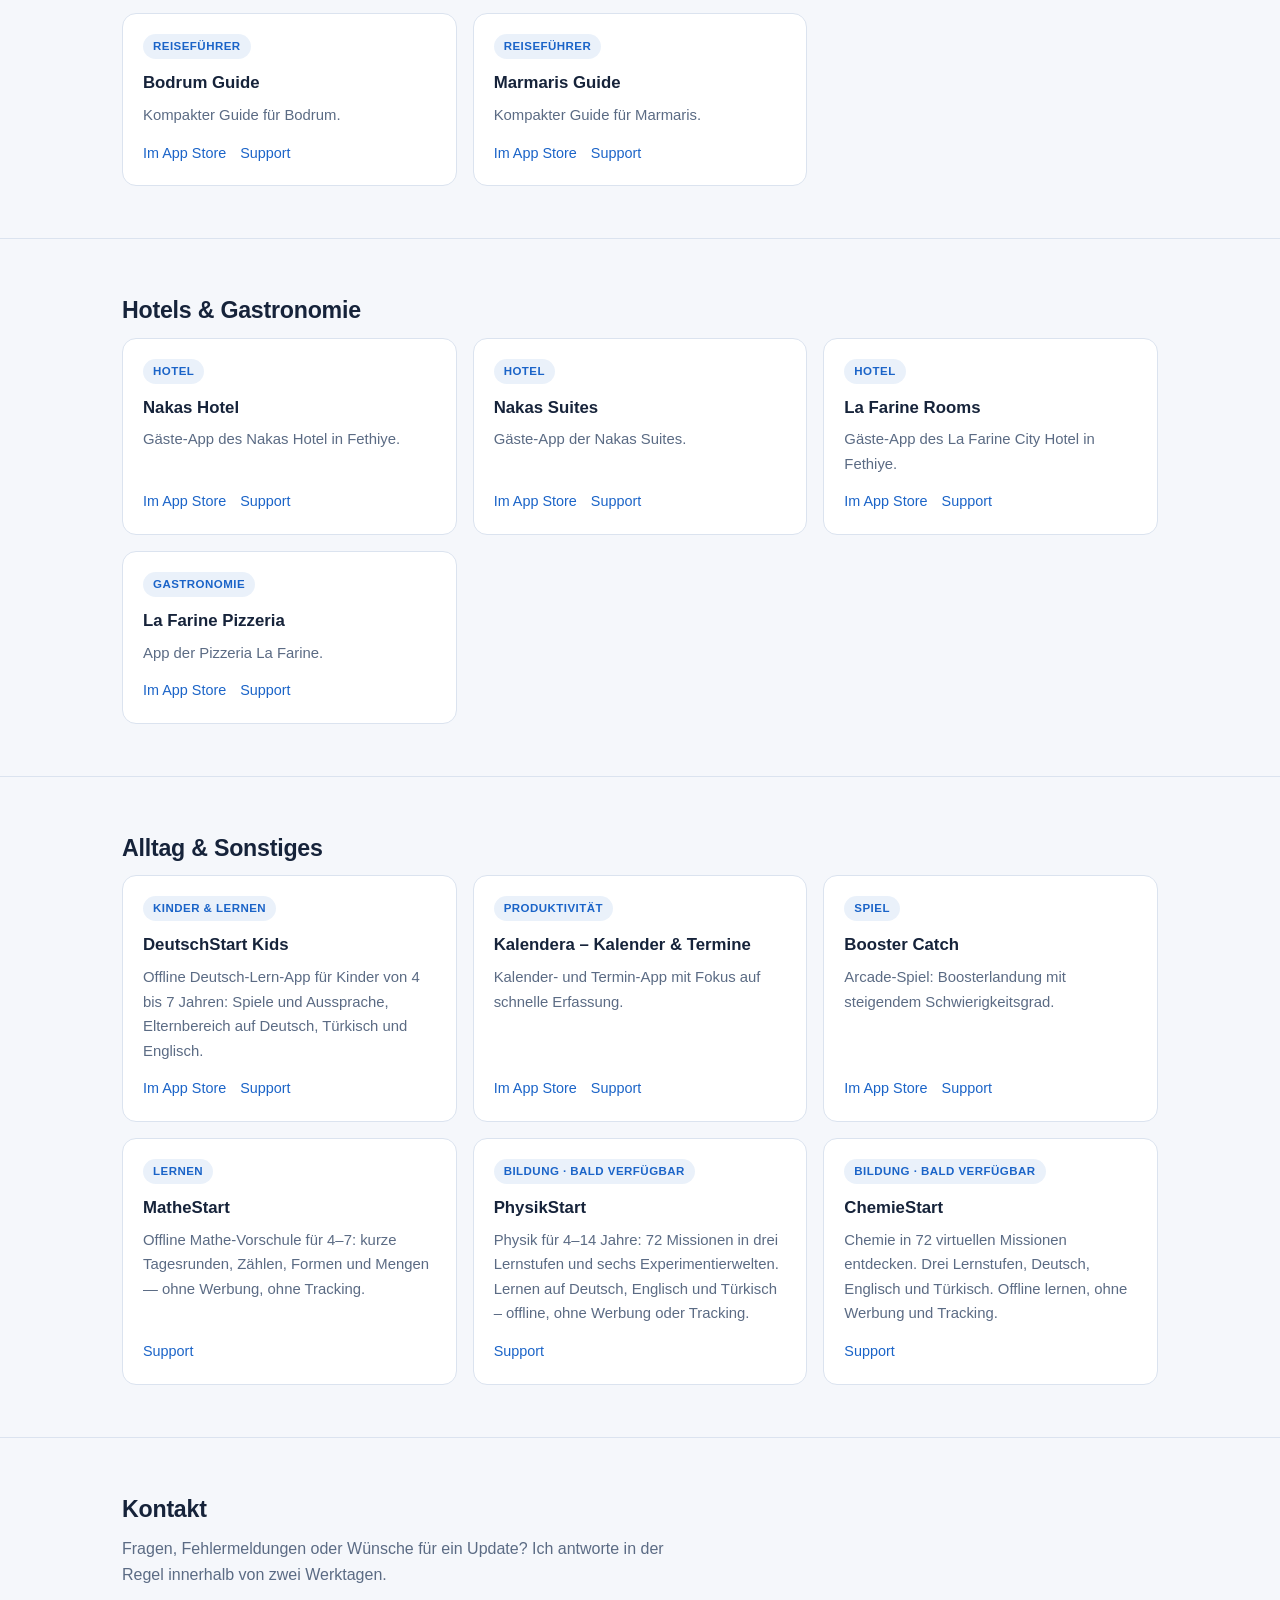
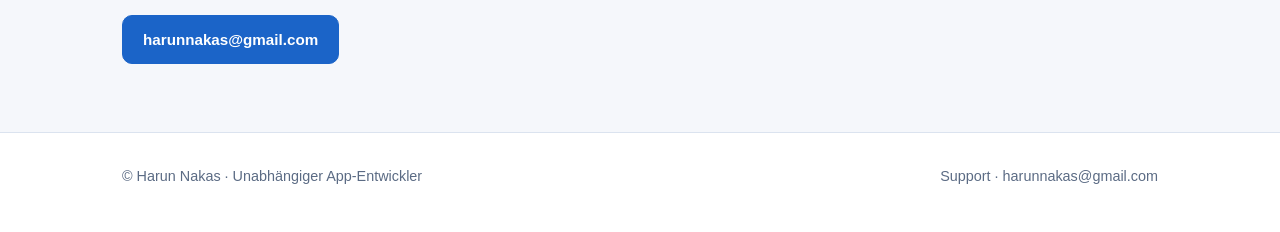
==== commit 0aa4eaa8: "Add ChemieStart support and privacy page" ====
--- a/index.html
+++ b/index.html
@@ -197,6 +197,14 @@
 
       <a href="physikstart/">Support</a>
     </div>
+  </article>  <article class="card">
+    <span class="badge">Bildung · bald verfügbar</span>
+    <h3>ChemieStart</h3>
+    <p>Chemie in 72 virtuellen Missionen entdecken. Drei Lernstufen, Deutsch, Englisch und Türkisch. Offline lernen, ohne Werbung und Tracking.</p>
+    <div class="links">
+
+      <a href="chemiestart/">Support</a>
+    </div>
   </article></div></div></section>
 
 <section id="kontakt"><div class="wrap">
